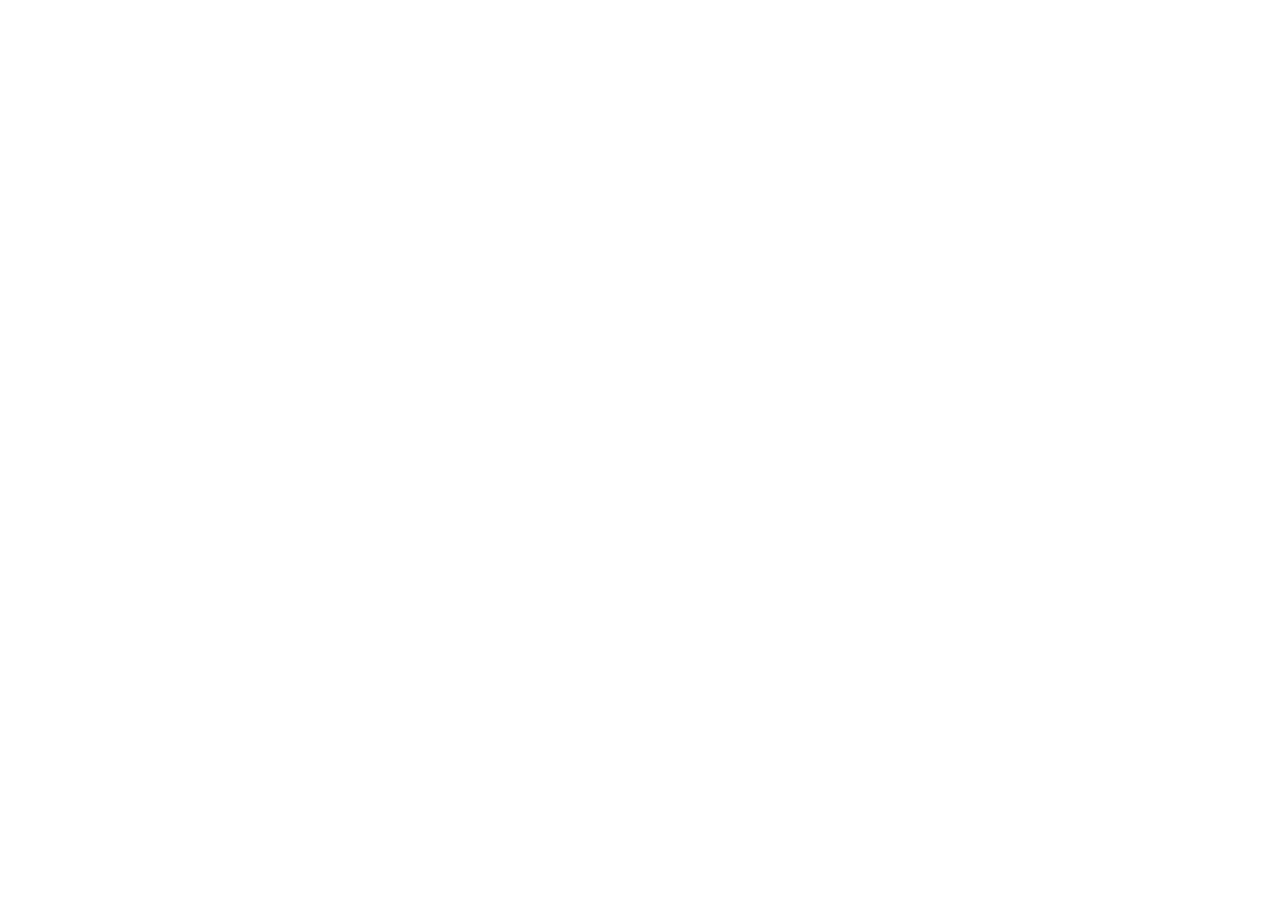
==== public/index.html @ afeac0c6 "initial commit" ====
<!DOCTYPE html>
<html lang="en">
  <head>
    <meta charset="utf-8" />
    <link rel="icon" href="%PUBLIC_URL%/favicon.ico" />
    <meta name="viewport" content="width=device-width, initial-scale=1" />
    <meta name="theme-color" content="#000000" />
    <meta
      name="description"
      content="Web site created using create-react-app"
    />
    <link rel="bwa-icon" href="%PUBLIC_URL%/favicon.ico" />
    <link rel="stylesheet" href="https://stackpath.bootstrapcdn.com/bootstrap/4.1.3/css/bootstrap.min.css" integrity="sha384-MCw98/SFnGE8fJT3GXwEOngsV7Zt27NXFoaoApmYm81iuXoPkFOJwJ8ERdknLPMO" crossorigin="anonymous">
<script src="https://stackpath.bootstrapcdn.com/bootstrap/4.1.3/js/bootstrap.min.js" integrity="sha384-ChfqqxuZUCnJSK3+MXmPNIyE6ZbWh2IMqE241rYiqJxyMiZ6OW/JmZQ5stwEULTy" crossorigin="anonymous"></script>
    <!--
      manifest.json provides metadata used when your web app is installed on a
      user's mobile device or desktop. See https://developers.google.com/web/fundamentals/web-app-manifest/
    -->
    <link rel="manifest" href="%PUBLIC_URL%/manifest.json" />
    <link rel="preconnect" href="https://fonts.googleapis.com">
<link rel="preconnect" href="https://fonts.gstatic.com" crossorigin>
<link href="https://fonts.googleapis.com/css2?family=PT+Sans&display=swap" rel="stylesheet">
    <!--
      Notice the use of %PUBLIC_URL% in the tags above.
      It will be replaced with the URL of the `public` folder during the build.
      Only files inside the `public` folder can be referenced from the HTML.

      Unlike "/favicon.ico" or "favicon.ico", "%PUBLIC_URL%/favicon.ico" will
      work correctly both with client-side routing and a non-root public URL.
      Learn how to configure a non-root public URL by running `npm run build`.
    -->
    <title>MIT | BWA</title>
  </head>
  <body>
    <noscript>Black Women's Alliance at MIT</noscript>
    <div id="root"></div>
    <!--
      This HTML file is a template.
      If you open it directly in the browser, you will see an empty page.

      You can add webfonts, meta tags, or analytics to this file.
      The build step will place the bundled scripts into the <body> tag.

      To begin the development, run `npm start` or `yarn start`.
      To create a production bundle, use `npm run build` or `yarn build`.
    -->
  </body>
</html>
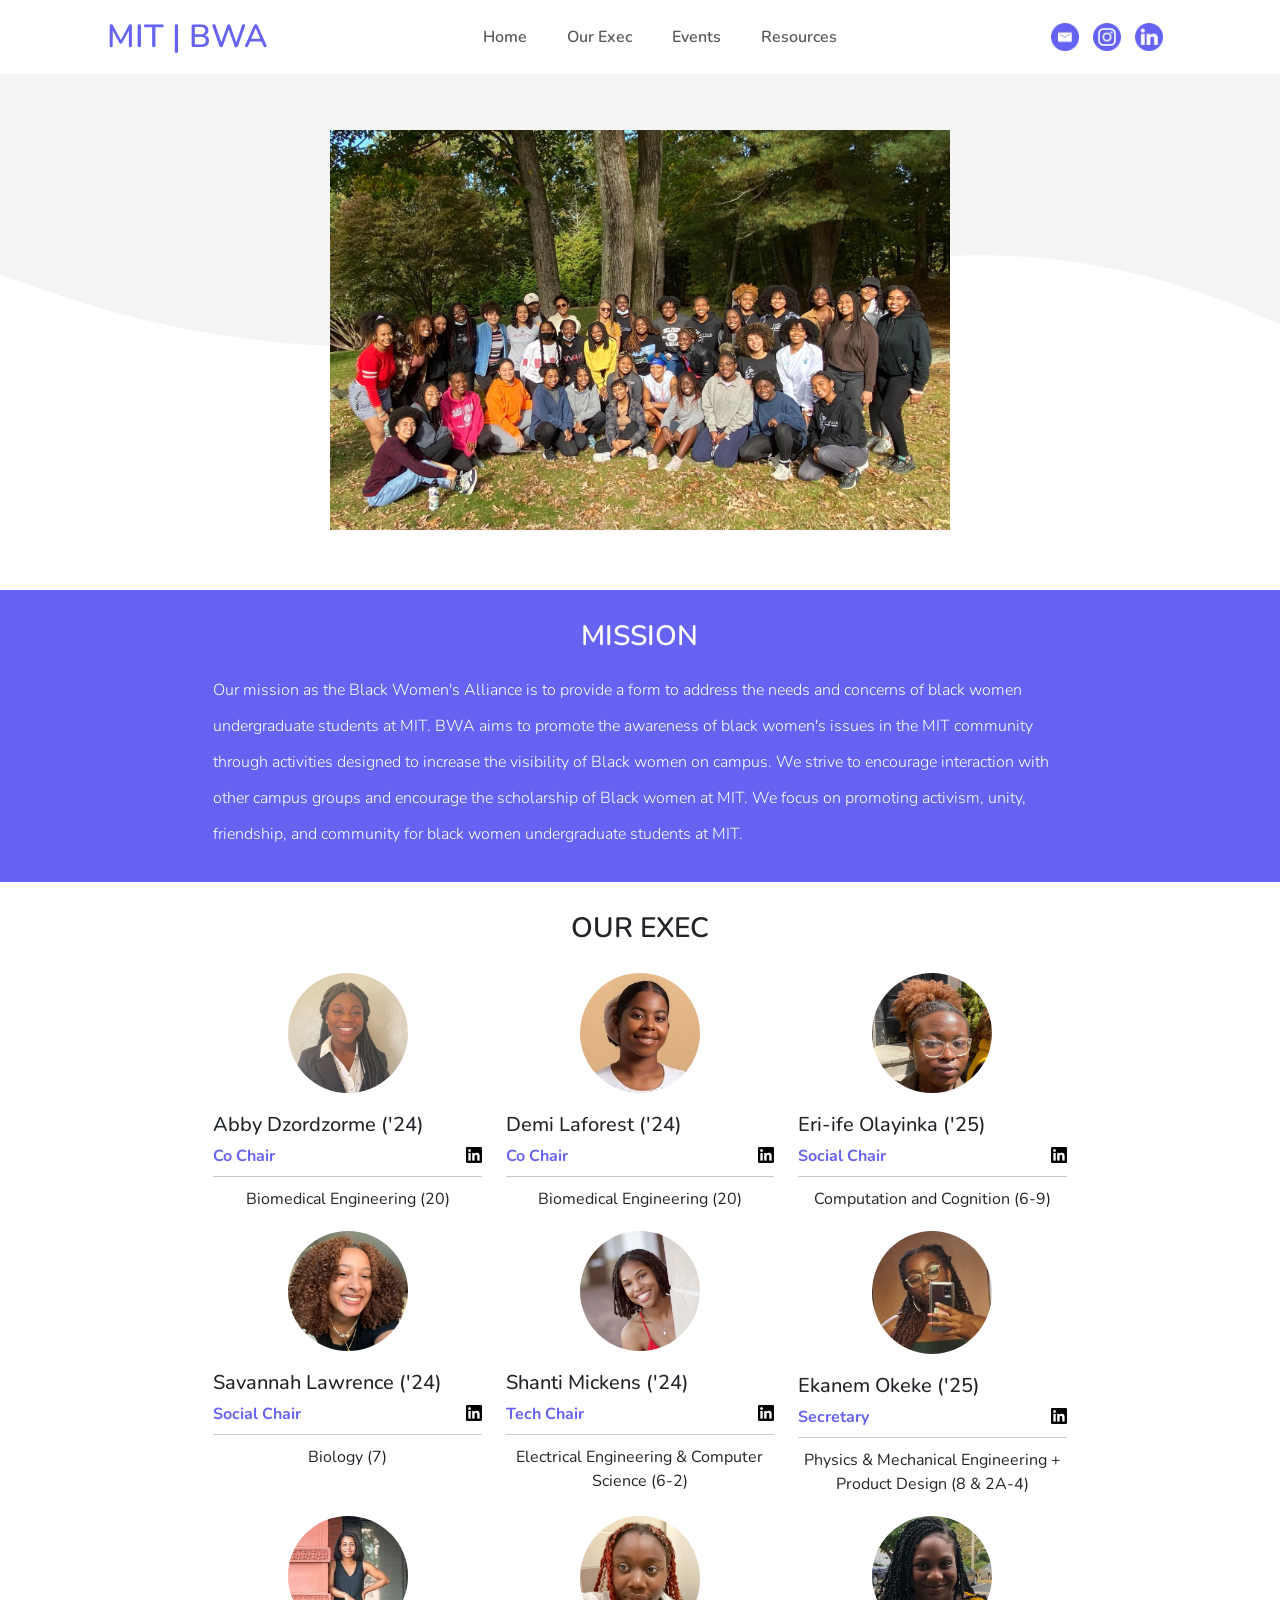
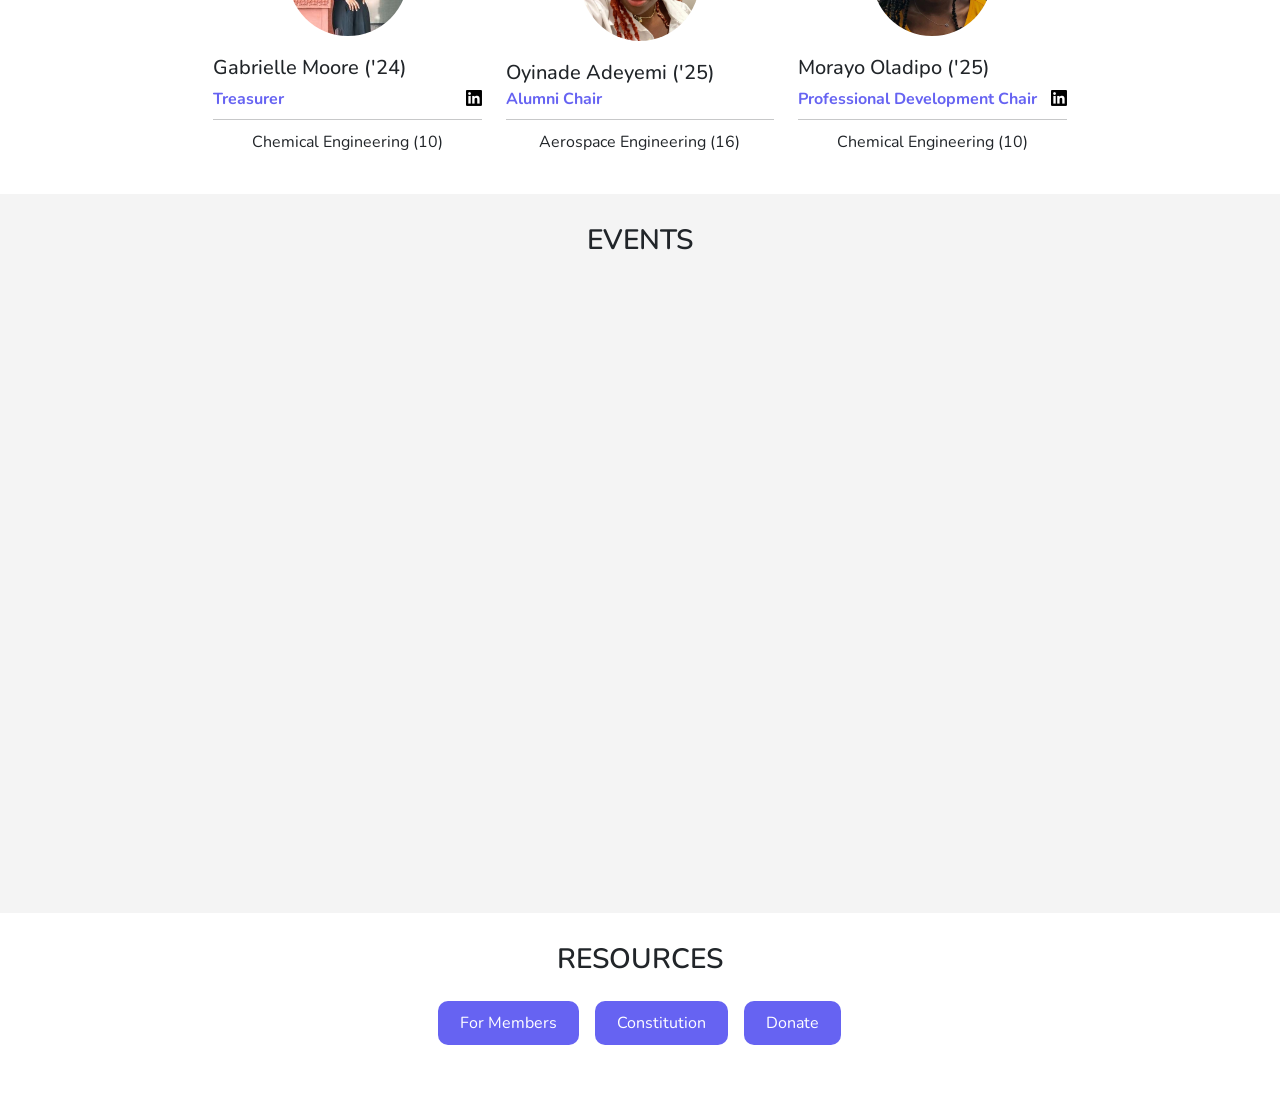
==== commit fecbefb8: "cleaned up site" ====
--- a/public/index.html
+++ b/public/index.html
@@ -1,48 +1,255 @@
 <!DOCTYPE html>
-<html lang="en">
-  <head>
-    <meta charset="utf-8" />
-    <link rel="icon" href="%PUBLIC_URL%/favicon.ico" />
-    <meta name="viewport" content="width=device-width, initial-scale=1" />
-    <meta name="theme-color" content="#000000" />
-    <meta
-      name="description"
-      content="Web site created using create-react-app"
-    />
-    <link rel="bwa-icon" href="%PUBLIC_URL%/favicon.ico" />
-    <link rel="stylesheet" href="https://stackpath.bootstrapcdn.com/bootstrap/4.1.3/css/bootstrap.min.css" integrity="sha384-MCw98/SFnGE8fJT3GXwEOngsV7Zt27NXFoaoApmYm81iuXoPkFOJwJ8ERdknLPMO" crossorigin="anonymous">
-<script src="https://stackpath.bootstrapcdn.com/bootstrap/4.1.3/js/bootstrap.min.js" integrity="sha384-ChfqqxuZUCnJSK3+MXmPNIyE6ZbWh2IMqE241rYiqJxyMiZ6OW/JmZQ5stwEULTy" crossorigin="anonymous"></script>
-    <!--
-      manifest.json provides metadata used when your web app is installed on a
-      user's mobile device or desktop. See https://developers.google.com/web/fundamentals/web-app-manifest/
-    -->
-    <link rel="manifest" href="%PUBLIC_URL%/manifest.json" />
-    <link rel="preconnect" href="https://fonts.googleapis.com">
-<link rel="preconnect" href="https://fonts.gstatic.com" crossorigin>
-<link href="https://fonts.googleapis.com/css2?family=PT+Sans&display=swap" rel="stylesheet">
-    <!--
-      Notice the use of %PUBLIC_URL% in the tags above.
-      It will be replaced with the URL of the `public` folder during the build.
-      Only files inside the `public` folder can be referenced from the HTML.
-
-      Unlike "/favicon.ico" or "favicon.ico", "%PUBLIC_URL%/favicon.ico" will
-      work correctly both with client-side routing and a non-root public URL.
-      Learn how to configure a non-root public URL by running `npm run build`.
-    -->
-    <title>MIT | BWA</title>
-  </head>
-  <body>
-    <noscript>Black Women's Alliance at MIT</noscript>
-    <div id="root"></div>
-    <!--
-      This HTML file is a template.
-      If you open it directly in the browser, you will see an empty page.
-
-      You can add webfonts, meta tags, or analytics to this file.
-      The build step will place the bundled scripts into the <body> tag.
-
-      To begin the development, run `npm start` or `yarn start`.
-      To create a production bundle, use `npm run build` or `yarn build`.
-    -->
-  </body>
-</html>
+<html>
+    <head>
+        <!-- Required meta tags -->
+        <meta charset="utf-8">
+        <meta name="viewport" content="width=device-width, initial-scale=1, shrink-to-fit=no">
+
+        <!-- CSS only -->
+        <link href="https://cdn.jsdelivr.net/npm/bootstrap@5.2.0-beta1/dist/css/bootstrap.min.css" rel="stylesheet" integrity="sha384-0evHe/X+R7YkIZDRvuzKMRqM+OrBnVFBL6DOitfPri4tjfHxaWutUpFmBp4vmVor" crossorigin="anonymous">
+    
+        <!-- My CSS -->
+        <link rel="stylesheet" href="./main.css">
+
+        <!-- Google Fonts - Nunito -->
+        <link rel="preconnect" href="https://fonts.googleapis.com">
+        <link rel="preconnect" href="https://fonts.gstatic.com" crossorigin>
+        <link href="https://fonts.googleapis.com/css2?family=Nunito:wght@300;400;600;700&display=swap" rel="stylesheet">
+
+        <title>MIT | BWA</title>
+        <link rel="icon" type="image/x-icon" href="images/favicon.ico">
+    </head>
+    <body>
+        <!-- TODO: check responsiveness -->
+        <div class="container-fluid">
+            <!-- Home Page -->
+            <div id="home_page">
+                <!-- Navigation Bar -->
+                <div class="row justify-content-center" id="fixed-navbar">
+                    <div class="col-md-10" style="padding: 0px;">
+                        <nav class="navbar sticky-top navbar-expand-md navbar-light" style="padding-right: 0px;">
+                            <!-- TODO: figure out why button doesn't open up a menu -->
+                            <div id="logo" style="justify-content: left; padding: 10px 0px; display: flex; align-items: center;">
+                                <!-- <button class="navbar-toggler" style="margin: 0px 10px;" type="button" data-toggle="collapse" data-target="#navbarSupportedContent" aria-controls="navbarSupportedContent" aria-expanded="false" aria-label="Toggle navigation">
+                                    <span class="navbar-toggler-icon"></span>
+                                </button> -->
+
+                                <h2 style="margin: 0; font-weight: 600; color: #6663F2;">MIT | BWA</h2>
+                            </div>
+
+                            <!-- TODO: either separate into different pages or include links to scroll down page -->
+                            <!-- TODO: have active page have a line under it -->
+                            <div class="collapse navbar-collapse" id="navbarNavDropdown" style="justify-content: center;">
+                                <ul class="navbar-nav ml-auto">
+                                    <li class="nav-item"> <a class="nav-link" href="#home_page" style="padding-right: 32px;">Home</a> </li>
+                                    <li class="nav-item"> <a class="nav-link" href="#exec_page" style="padding-right: 32px;">Our Exec</a> </li>
+                                    <li class="nav-item"> <a class="nav-link" href="#events_page" style="padding-right: 32px;">Events</a> </li>
+                                    <li class="nav-item"> <a class="nav-link" href="#resources_page">Resources</a> </li>
+                                </ul>
+                            </div>
+
+                            <div id="logo" style="align-items: center; justify-content: right;">
+                                <a href="mailto: black-women-request@mit.edu"><img src="images/email_purple_round_icon.jpeg" width="28px" style="margin-right: 10px;" alt="Email"></a>
+                                <a href="https://www.instagram.com/mit_bwa/?hl=enm" target="_blank"><img src="images/instagram_purple_round_icon.jpeg" width="28px" style="margin-right: 10px;" alt="instagram_round_icon"></a>
+                                <a href="https://www.linkedin.com/groups/13907779/" target="_blank"><img src="images/linkedin_purple_round_icon.jpeg" width="28px" style="margin-right: 10px;" alt="LinkedIn"></a>
+                            </div>
+                        </nav>
+                    </div>
+                </div>
+
+                <!-- Image Slider & Background -->
+                <div class="row justify-content-center" style="margin-bottom: 60px;">
+                    <div class="col" style="padding: 0px; text-align: center;">
+                        <!-- Generated by https://smooth.ie/blogs/news/svg-wavey-transitions-between-sections -->
+                        <div style="height: 380px; overflow: hidden;" >
+                            <svg viewBox="0 0 500 150" preserveAspectRatio="none" style="height: 100%; width: 100%; background-color: #F4F4F4">
+                                <path d="M-19.19,100.17 C234.20,211.68 317.72,20.23 531.60,144.58 L500.00,150.00 L0.00,150.00 Z" style="stroke: none; fill: white;">
+                                </path>
+                            </svg>
+                        </div>
+
+                        <img src="images/bwa_retreat.JPEG" height="400px" style="margin-top: -250px;" alt="">
+                    </div>
+                </div>
+
+                <!-- Mission Section -->
+                <div class="row justify-content-center" style="background-color: #6663F2;">
+                    <div class="col-md-8" style="padding: 0px; text-align: center;">
+                        <div style="color: white; padding: 30px 0px;">
+                            <h3 id="mission" class="section-header">Mission</h3>
+                            <p style="text-align: left; line-height: 36px; font-weight: 300; margin-bottom: 0px;">Our mission as the Black Women's Alliance is to provide a form to address the needs and concerns of black women undergraduate students at MIT. BWA aims to promote the awareness of black women's issues in the MIT community through activities designed to increase the visibility of Black women on campus. We strive to encourage interaction with other campus groups and encourage the scholarship of Black women at MIT. We focus on promoting activism, unity, friendship, and community for black women undergraduate students at MIT.</p>
+                        </div>
+                    </div>
+                </div>
+            </div>
+
+            <!-- Exec Page -->
+            <div id="exec_page">
+            <!-- <div id="exec_page" style="display: none"> -->
+                <div class="row justify-content-center">
+                    <div class="col-md-8" style="padding: 0px; text-align: center;">
+                        <div style="padding: 30px 0px;">
+                            <h3 class="section-header">Our Exec</h3>
+
+                            <!-- TODO: decide what style of exec block to go with -->
+                            <!-- TODO: add different styles for when its on smaller screen size (prob like a max-width) -->
+
+                            <!-- 1st Row of Exec Members -->
+                            <div class="row" style="padding-top: 10px;">
+                                <div class="col-md-4">
+                                    <img src="images/abigail_dzordzorme.jpeg" class="profile_img" width="120px" alt="">
+                                    <div style="text-align: left;">
+                                        <h4 style="font-size: 20px; margin-top: 20px; margin-bottom: 5px;">Abby Dzordzorme ('24)</h4>
+                                        <div style="display: flex; justify-content: space-between; align-items: end;">
+                                            <!-- TODO: should co chair have a dash? -->
+                                            <h5 style="font-size: 16px; color: #6663F2; font-weight: 700; margin-bottom: 0px;">Co Chair</h5>
+                                            <a href="https://www.linkedin.com/in/abigail-dzordzorme-4682031b0/" target="_blank"><img src="images/linkedin_square_icon.png" width="16px" alt=""></a>
+                                        </div>
+                                        <hr style="margin: 10px 0px;">
+                                        <p style="margin-bottom: 10px; text-align: center;">Biomedical Engineering (20)</p>
+                                    </div>
+                                </div>
+                                <div class="col-md-4">
+                                    <img src="images/demi_laforest.jpeg" class="profile_img" width="120px" alt="">
+                                    <div style="text-align: left;">
+                                        <h4 style="font-size: 20px; margin-top: 20px; margin-bottom: 5px;">Demi Laforest ('24)</h4>
+                                        <div style="display: flex; justify-content: space-between; align-items: end;">
+                                            <!-- TODO: should co chair have a dash? -->
+                                            <h5 style="font-size: 16px; color: #6663F2; font-weight: 700; margin-bottom: 0px;">Co Chair</h5>
+                                            <a href="https://www.linkedin.com/in/demi-laforest-82870b206/" target="_blank"><img src="images/linkedin_square_icon.png" width="16px" alt=""></a>
+                                        </div>
+                                        <hr style="margin: 10px 0px;">
+                                        <p style="margin-bottom: 10px; text-align: center;">Biomedical Engineering (20)</p>
+                                    </div>
+                                </div>
+                                <div class="col-md-4">
+                                    <img src="images/eri-ife_olayinka.jpeg" class="profile_img" width="120px" alt="">
+                                    <div style="text-align: left;">
+                                        <h4 style="font-size: 20px; margin-top: 20px; margin-bottom: 5px;">Eri-ife Olayinka ('25)</h4>
+                                        <div style="display: flex; justify-content: space-between; align-items: end;">
+                                            <h5 style="font-size: 16px; color: #6663F2; font-weight: 700; margin-bottom: 0px;">Social Chair</h5>
+                                            <a href="https://www.linkedin.com/in/eri-ife-olayinka-536849242/" target="_blank"><img src="images/linkedin_square_icon.png" width="16px" alt=""></a>
+                                        </div>
+                                        <hr style="margin: 10px 0px;">
+                                        <p style="margin-bottom: 10px; text-align: center;">Computation and Cognition (6-9)</p>
+                                    </div>
+                                </div>
+                            </div>
+
+                            <!-- 2nd Row of Exec Members -->
+                            <div class="row" style="padding-top: 10px;">
+                                <div class="col-md-4">
+                                    <img src="images/savannah_lawrence.jpeg" class="profile_img" width="120px" alt="">
+                                    <div style="text-align: left;">
+                                        <h4 style="font-size: 20px; margin-top: 20px; margin-bottom: 5px;">Savannah Lawrence ('24)</h4>
+                                        <div style="display: flex; justify-content: space-between; align-items: end;">
+                                            <h5 style="font-size: 16px; color: #6663F2; font-weight: 700; margin-bottom: 0px;">Social Chair</h5>
+                                            <a href="https://www.linkedin.com/in/smlawren/" target="_blank"><img src="images/linkedin_square_icon.png" width="16px" alt=""></a>
+                                        </div>
+                                        <hr style="margin: 10px 0px;">
+                                        <p style="margin-bottom: 10px; text-align: center;">Biology (7)</p>
+                                    </div>
+                                </div>
+                                <div class="col-md-4">
+                                    <img src="images/shanti_mickens.jpg" class="profile_img" width="120px" alt="">
+                                    <div style="text-align: left; max-width: 300px;">
+                                        <h4 style="font-size: 20px; margin-top: 20px; margin-bottom: 5px;">Shanti Mickens ('24)</h4>
+                                        <div style="display: flex; justify-content: space-between; align-items: end;">
+                                            <h5 style="font-size: 16px; color: #6663F2; font-weight: 700; margin-bottom: 0px;">Tech Chair</h5>
+                                            <a href="https://www.linkedin.com/in/shanti-mickens/" target="_blank"><img src="images/linkedin_square_icon.png" width="16px" alt=""></a>
+                                        </div>
+                                        <hr style="margin: 10px 0px;">
+                                        <p style="margin-bottom: 10px; text-align: center;">Electrical Engineering & Computer Science (6-2)</p>
+                                    </div>
+                                </div>
+                                <div class="col-md-4">
+                                    <img src="images/ekanem_okeke.png" class="profile_img" width="120px" alt="">
+                                    <div style="text-align: left;">
+                                        <h4 style="font-size: 20px; margin-top: 20px; margin-bottom: 5px;">Ekanem Okeke ('25)</h4>
+                                        <div style="display: flex; justify-content: space-between; align-items: end;">
+                                            <h5 style="font-size: 16px; color: #6663F2; font-weight: 700; margin-bottom: 0px;">Secretary</h5>
+                                            <a href="https://www.linkedin.com/in/ekanem-okeke-385141247/" target="_blank"><img src="images/linkedin_square_icon.png" width="16px" alt=""></a>
+                                        </div>
+                                        <hr style="margin: 10px 0px;">
+                                        <p style="margin-bottom: 10px; text-align: center;">Physics & Mechanical Engineering + Product Design (8 & 2A-4)</p>
+                                    </div>
+                                </div>
+                            </div>
+
+                            <!-- 3rd Row of Exec Members -->
+                            <div class="row" style="padding-top: 10px;">
+                                <div class="col-md-4">
+                                    <img src="images/gabrielle_moore.jpeg" class="profile_img" width="120px" alt="">
+                                    <div style="text-align: left; max-width: 300px;">
+                                        <h4 style="font-size: 20px; margin-top: 20px; margin-bottom: 5px;">Gabrielle Moore ('24)</h4>
+                                        <div style="display: flex; justify-content: space-between; align-items: end;">
+                                            <h5 style="font-size: 16px; color: #6663F2; font-weight: 700; margin-bottom: 0px;">Treasurer</h5>
+                                            <a href="https://www.linkedin.com/in/gabrielle-moore-68b9331b5/" target="_blank"><img src="images/linkedin_square_icon.png" width="16px" alt=""></a>
+                                        </div>
+                                        <hr style="margin: 10px 0px;">
+                                        <p style="margin-bottom: 10px; text-align: center;">Chemical Engineering (10)</p>
+                                    </div>
+                                </div>
+                                <div class="col-md-4">
+                                    <img src="images/oyinade_adeyemi.png" class="profile_img" width="120px" alt="">
+                                    <div style="text-align: left; max-width: 300px;">
+                                        <h4 style="font-size: 20px; margin-top: 20px; margin-bottom: 5px;">Oyinade Adeyemi ('25)</h4>
+                                        <div style="display: flex; justify-content: space-between; align-items: end;">
+                                            <h5 style="font-size: 16px; color: #6663F2; font-weight: 700; margin-bottom: 0px;">Alumni Chair</h5>
+                                            <!-- TODO: get linkedIn link -->
+                                            <!-- <a href="https://www.linkedin.com/" target="_blank"><img src="images/linkedin_square_icon.png" width="16px" alt=""></a> -->
+                                        </div>
+                                        <hr style="margin: 10px 0px;">
+                                        <p style="margin-bottom: 10px; text-align: center;">Aerospace Engineering (16)</p>
+                                    </div>
+                                </div>
+                                <div class="col-md-4">
+                                    <img src="images/morayo_oladipo.jpeg" class="profile_img" width="120px" alt="">
+                                    <div style="text-align: left; max-width: 300px;">
+                                        <h4 style="font-size: 20px; margin-top: 20px; margin-bottom: 5px;">Morayo Oladipo ('25)</h4>
+                                        <div style="display: flex; justify-content: space-between; align-items: end;">
+                                            <h5 style="font-size: 16px; color: #6663F2; font-weight: 700; margin-bottom: 0px;">Professional Development Chair</h5>
+                                            <a href="https://www.linkedin.com/in/morayo-oladipo-827b77215/" target="_blank"><img src="images/linkedin_square_icon.png" width="16px" alt=""></a>
+                                        </div>
+                                        <hr style="margin: 10px 0px;">
+                                        <p style="margin-bottom: 10px; text-align: center;">Chemical Engineering (10)</p>
+                                    </div>
+                                </div>
+                            </div>
+                        </div>
+                    </div>
+                </div>
+            </div>
+
+            <!-- Events Page -->
+            <div id="events_page">
+                <div class="row justify-content-center" style="background-color: #F4F4F4;">
+                    <div class="col-md-8" style="padding: 0px; text-align: center;">
+                        <div style="padding: 30px 0px;">
+                            <h3 class="section-header">Events</h3>
+                            <iframe src="https://calendar.google.com/calendar/embed?src=4ibdf4jdddj7vrpfc87tdbmql8%40group.calendar.google.com&ctz=America%2FNew_York" style="border: 0" width="800" height="600" frameborder="0" scrolling="no"></iframe>
+                        </div>
+                    </div>
+                </div>
+            </div>
+
+            <!-- Resources Page -->
+            <div id="resources_page">
+                <div class="row justify-content-center">
+                    <div class="col-md-8" style="padding: 0px; text-align: center;">
+                        <div style="padding: 30px 0px; height: 200px;">
+                            <h3 id="resources" class="section-header">Resources</h3>
+
+                            <a class="button" href="https://drive.google.com/drive/folders/1vDmls9LN3czCM2ZUGc-2cJF_Uo_EDAh0" target="_blank">For Members</a>
+                            <a class="button" href="resources/BWAConstitution.pdf" target="_blank">Constitution</a>
+                            <a class="button" href="https://giving.mit.edu/form?fundId=2720052" target="_blank">Donate</a>
+                        </div>
+                    </div>
+                </div>
+            </div>
+
+            <!-- Footer -->
+            <!-- <div style="height: 60px;"></div> -->
+        </div>
+    </body>
+</html>
--- a/public/main.css
+++ b/public/main.css
@@ -0,0 +1,103 @@
+
+html, body {
+    font-family: 'Nunito';
+    scroll-behavior: smooth;
+}
+
+.main {
+    height: 550px;
+}
+
+#fixed-navbar {
+    overflow: hidden;
+    background-color: #fff;
+    position: fixed;
+    top: 0;
+    width: 100%;
+}
+
+.nav-link {
+    font-family: 'Nunito';
+    font-size: 16px; 
+    font-weight: 600;
+    padding: 8px 16px;
+    transition: color 0.5s;
+    /* letter-spacing: 3px; */
+}
+
+.nav-link:hover {
+    color: black; 
+    font-weight: 900;
+    cursor: pointer;
+}
+
+.navbar-nav span {
+    padding-top: 5px;
+    font-size: 13px;
+    /* color: rgba(0,0,0,0.5); */
+}
+
+.section-header {
+    font-weight: 600;
+    padding-bottom: 10px;
+    text-transform: uppercase;
+}
+
+.profile_img {
+    border-radius: 50%;
+}
+
+.button {
+    background-color: #6663F2;
+    border: none;
+    color: white;
+    padding: 10px 22px;
+    margin: 6px;
+    text-align: center;
+    text-decoration: none;
+    display: inline-block;
+    font-size: 16px;
+    border-radius: 10px;
+}
+
+.button:visited{
+    color:white;
+}
+
+.button:hover{
+    background-color: #6563f2a5;
+}
+
+.button:focus{
+    background-color: #6563f2a5;
+}
+
+#logo img {
+    transition: opacity 0.5s;
+    opacity: 1;  
+}
+
+#logo img:hover {
+    opacity: 0.6;
+}
+
+#main_bg {
+    /* https://bennettfeely.com/clippy/ */
+    clip-path: polygon(0 0, 100% 0, 100% 100%, 0 69%);
+}
+
+/* If the screen size is 820px wide or more */
+@media screen and (min-width: 820px) {
+    #header-text {
+        font-size: 2vw;
+    }
+}
+  
+/* If the screen size is 820px wide or less */
+@media screen and (max-width: 820px) {
+    #header-text {
+        font-size: 16px;
+    }
+}
+
+
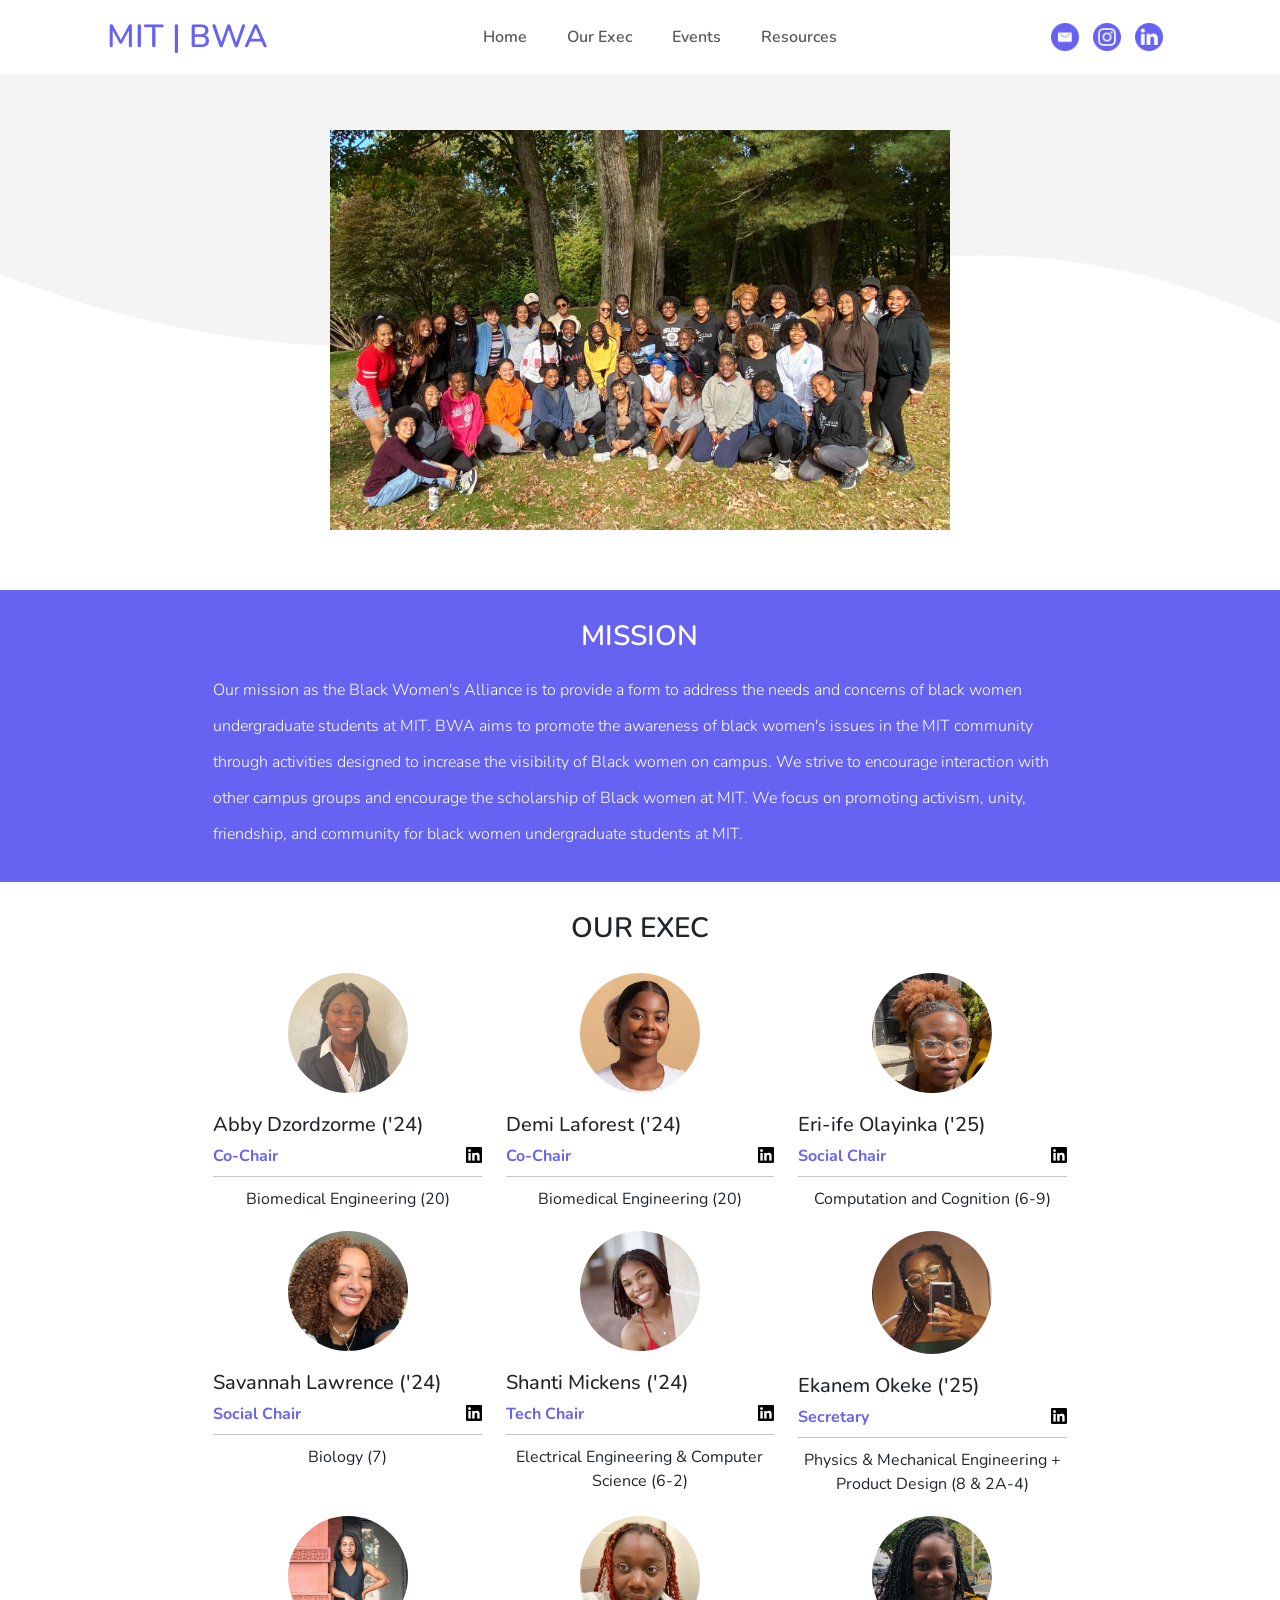
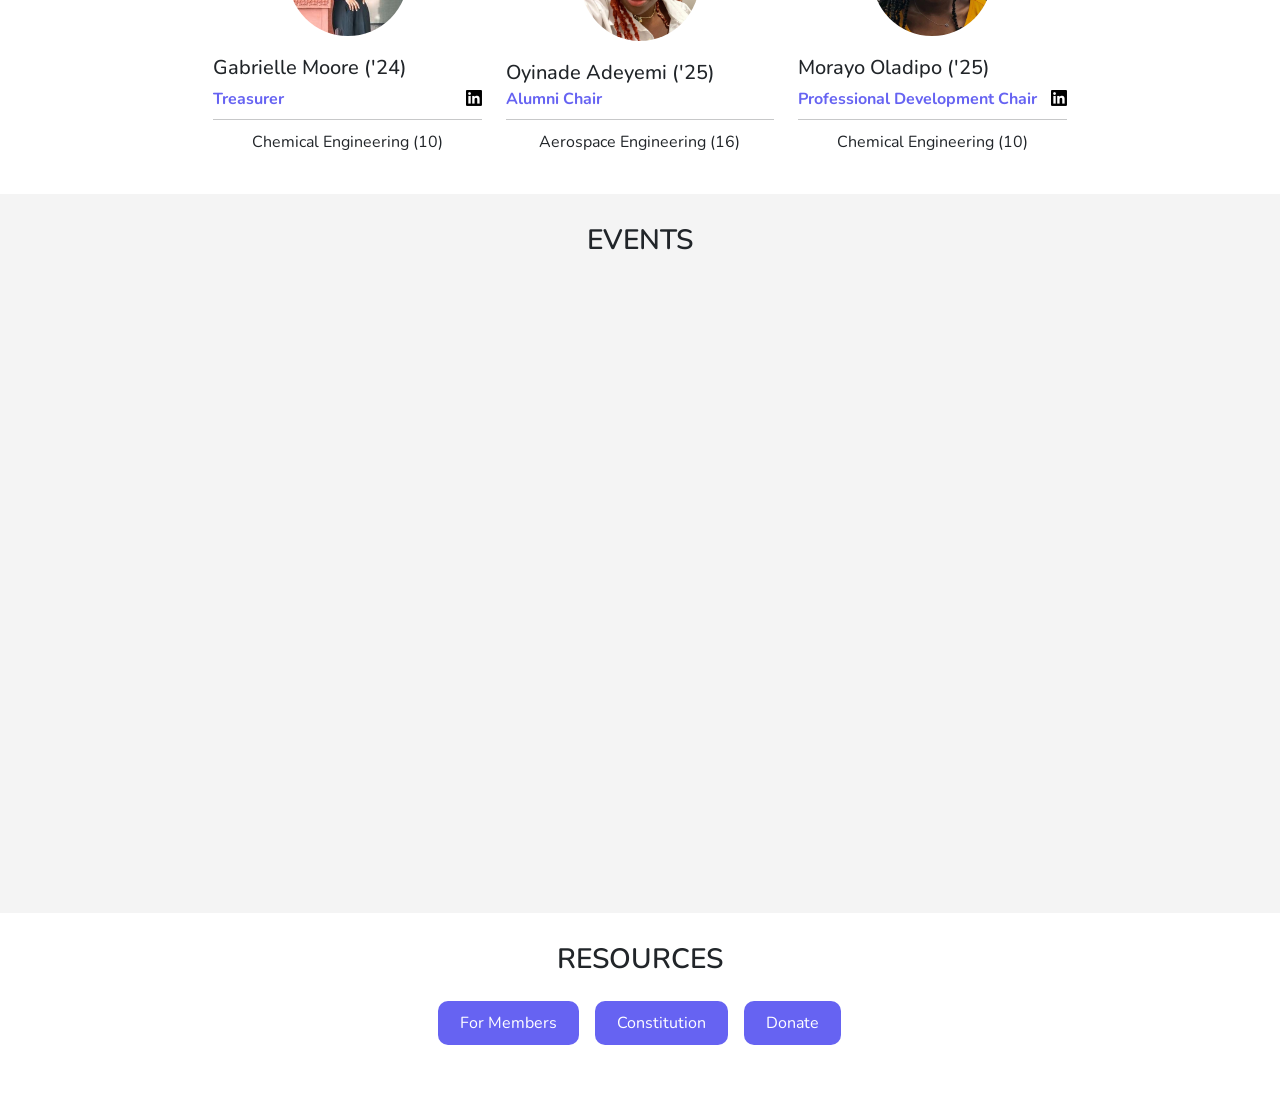
==== commit e701a37a: "clean up" ====
--- a/public/index.html
+++ b/public/index.html
@@ -20,7 +20,6 @@
         <link rel="icon" type="image/x-icon" href="images/favicon.ico">
     </head>
     <body>
-        <!-- TODO: check responsiveness -->
         <div class="container-fluid">
             <!-- Home Page -->
             <div id="home_page">
@@ -37,8 +36,6 @@
                                 <h2 style="margin: 0; font-weight: 600; color: #6663F2;">MIT | BWA</h2>
                             </div>
 
-                            <!-- TODO: either separate into different pages or include links to scroll down page -->
-                            <!-- TODO: have active page have a line under it -->
                             <div class="collapse navbar-collapse" id="navbarNavDropdown" style="justify-content: center;">
                                 <ul class="navbar-nav ml-auto">
                                     <li class="nav-item"> <a class="nav-link" href="#home_page" style="padding-right: 32px;">Home</a> </li>
@@ -91,9 +88,6 @@
                         <div style="padding: 30px 0px;">
                             <h3 class="section-header">Our Exec</h3>
 
-                            <!-- TODO: decide what style of exec block to go with -->
-                            <!-- TODO: add different styles for when its on smaller screen size (prob like a max-width) -->
-
                             <!-- 1st Row of Exec Members -->
                             <div class="row" style="padding-top: 10px;">
                                 <div class="col-md-4">
@@ -101,8 +95,7 @@
                                     <div style="text-align: left;">
                                         <h4 style="font-size: 20px; margin-top: 20px; margin-bottom: 5px;">Abby Dzordzorme ('24)</h4>
                                         <div style="display: flex; justify-content: space-between; align-items: end;">
-                                            <!-- TODO: should co chair have a dash? -->
-                                            <h5 style="font-size: 16px; color: #6663F2; font-weight: 700; margin-bottom: 0px;">Co Chair</h5>
+                                            <h5 style="font-size: 16px; color: #6663F2; font-weight: 700; margin-bottom: 0px;">Co-Chair</h5>
                                             <a href="https://www.linkedin.com/in/abigail-dzordzorme-4682031b0/" target="_blank"><img src="images/linkedin_square_icon.png" width="16px" alt=""></a>
                                         </div>
                                         <hr style="margin: 10px 0px;">
@@ -114,8 +107,7 @@
                                     <div style="text-align: left;">
                                         <h4 style="font-size: 20px; margin-top: 20px; margin-bottom: 5px;">Demi Laforest ('24)</h4>
                                         <div style="display: flex; justify-content: space-between; align-items: end;">
-                                            <!-- TODO: should co chair have a dash? -->
-                                            <h5 style="font-size: 16px; color: #6663F2; font-weight: 700; margin-bottom: 0px;">Co Chair</h5>
+                                            <h5 style="font-size: 16px; color: #6663F2; font-weight: 700; margin-bottom: 0px;">Co-Chair</h5>
                                             <a href="https://www.linkedin.com/in/demi-laforest-82870b206/" target="_blank"><img src="images/linkedin_square_icon.png" width="16px" alt=""></a>
                                         </div>
                                         <hr style="margin: 10px 0px;">
